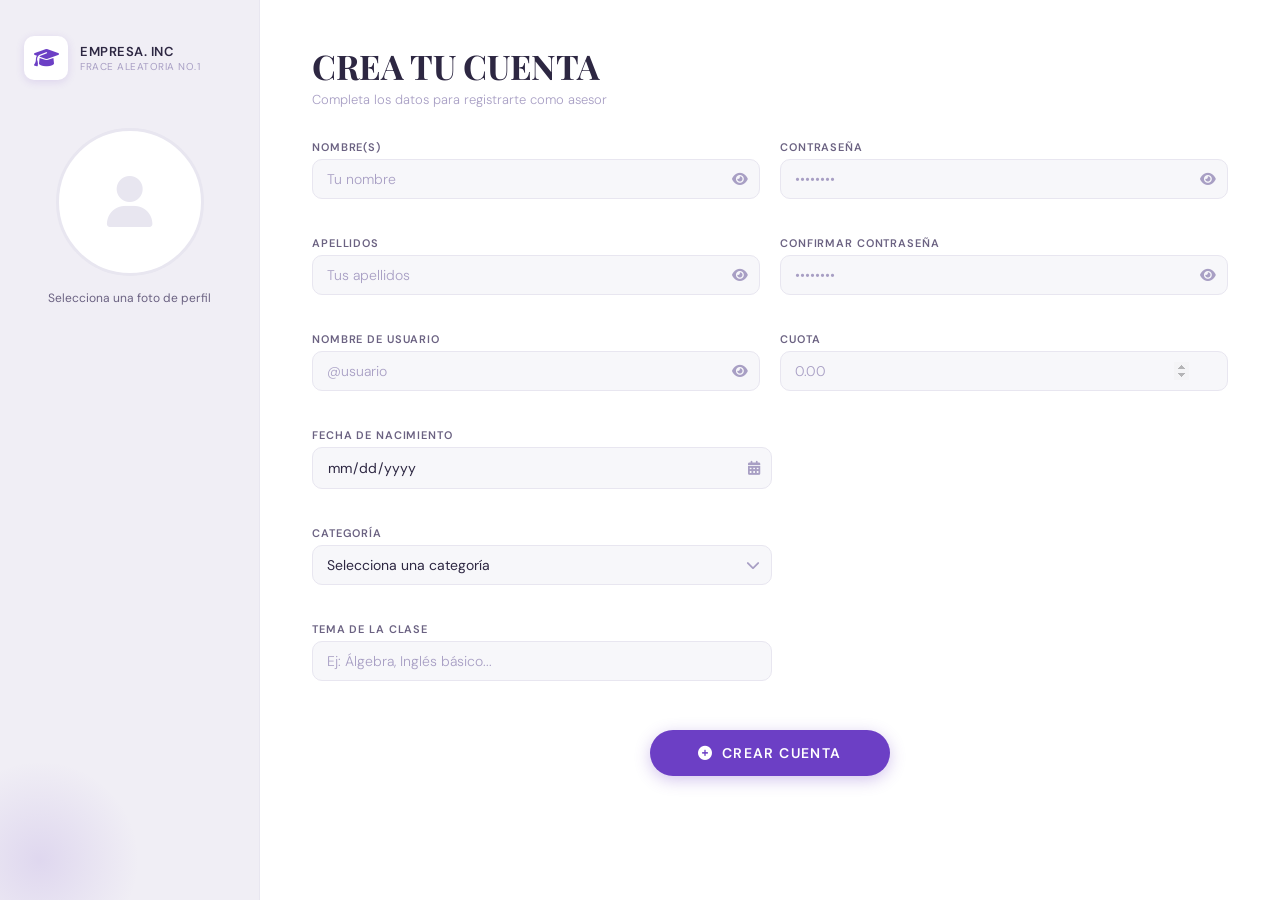
==== templates/createAccount.html @ 8e0f6272 "feat/createAccount" ====
<!DOCTYPE html>
<html lang="es">
<head>
  <meta charset="UTF-8" />
  <meta name="viewport" content="width=device-width, initial-scale=1.0"/>

  <title>Crear Cuenta Asesor</title>

  <link rel="stylesheet" href="assets/css/createAccount.css" />
  <link href="https://fonts.googleapis.com/css2?family=DM+Sans:wght@300;400;500;600&family=Playfair+Display:wght@700&display=swap" rel="stylesheet"/>
  <link rel="stylesheet" href="https://cdnjs.cloudflare.com/ajax/libs/font-awesome/6.5.0/css/all.min.css"/>
</head>
<body>

  <div class="page-wrapper">

    <!-- PANEL IZQUIERDO -->
    <aside class="sidebar">
      <div class="brand">
        <div class="brand-icon">
          <i class="fas fa-graduation-cap"></i>
        </div>
        <div class="brand-text">
          <span class="brand-name">EMPRESA. INC</span>
          <span class="brand-sub">FRACE ALEATORIA NO.1</span>
        </div>
      </div>

      <div class="avatar-wrapper">
        <div class="avatar-circle" id="avatarPreview">
          <i class="fas fa-user avatar-icon" id="avatarIcon"></i>
          <img id="avatarImg" src="" alt="Foto de perfil" style="display:none;"/>
          <div class="avatar-overlay" id="avatarOverlay">
            <i class="fas fa-camera"></i>
          </div>
        </div>
        <input type="file" id="photoInput" accept="image/*" hidden/>
        <p class="avatar-label">Selecciona una foto de perfil</p>
      </div>

      <div class="sidebar-deco"></div>
    </aside>

    <!-- PANEL DERECHO -->
    <main class="form-panel">
      <div class="form-header">
        <h1 class="form-title">CREA TU CUENTA</h1>
        <p class="form-subtitle">Completa los datos para registrarte como asesor</p>
      </div>

      <div id="alertBox" class="alert hidden"></div>

      <div class="form-body">

        <div class="form-row two-col">
          <!-- Nombre -->
          <div class="field-group">
            <label class="field-label" for="nombres">Nombre(s)</label>
            <div class="input-wrap">
              <input type="text" id="nombres" class="field-input" placeholder="Tu nombre" autocomplete="off"/>
              <span class="input-icon toggle-visibility" data-target="nombres">
                <i class="fas fa-eye"></i>
              </span>
            </div>
            <span class="field-error" id="err-nombres"></span>
          </div>

          <!-- Contraseña -->
          <div class="field-group">
            <label class="field-label" for="password">Contraseña</label>
            <div class="input-wrap">
              <input type="password" id="password" class="field-input" placeholder="••••••••"/>
              <span class="input-icon toggle-visibility" data-target="password">
                <i class="fas fa-eye"></i>
              </span>
            </div>
            <span class="field-error" id="err-password"></span>
          </div>
        </div>

        <div class="form-row two-col">
          <!-- Apellidos -->
          <div class="field-group">
            <label class="field-label" for="apellidos">Apellidos</label>
            <div class="input-wrap">
              <input type="text" id="apellidos" class="field-input" placeholder="Tus apellidos" autocomplete="off"/>
              <span class="input-icon toggle-visibility" data-target="apellidos">
                <i class="fas fa-eye"></i>
              </span>
            </div>
            <span class="field-error" id="err-apellidos"></span>
          </div>

          <!-- Confirmar Contraseña -->
          <div class="field-group">
            <label class="field-label" for="confirmPassword">Confirmar Contraseña</label>
            <div class="input-wrap">
              <input type="password" id="confirmPassword" class="field-input" placeholder="••••••••"/>
              <span class="input-icon toggle-visibility" data-target="confirmPassword">
                <i class="fas fa-eye"></i>
              </span>
            </div>
            <span class="field-error" id="err-confirmPassword"></span>
          </div>
        </div>

        <div class="form-row two-col">
          <!-- Nombre de usuario -->
          <div class="field-group">
            <label class="field-label" for="usuario">Nombre de usuario</label>
            <div class="input-wrap">
              <input type="text" id="usuario" class="field-input" placeholder="@usuario" autocomplete="off"/>
              <span class="input-icon toggle-visibility" data-target="usuario">
                <i class="fas fa-eye"></i>
              </span>
            </div>
            <span class="field-error" id="err-usuario"></span>
          </div>

          <!-- Cuota -->
          <div class="field-group">
            <label class="field-label" for="cuota">Cuota</label>
            <div class="input-wrap">
              <input type="number" id="cuota" class="field-input" placeholder="0.00" min="0" step="0.01"/>
            </div>
            <span class="field-error" id="err-cuota"></span>
          </div>
        </div>

        <div class="form-row one-col">
          <!-- Fecha de nacimiento -->
          <div class="field-group">
            <label class="field-label" for="fechaNacimiento">Fecha de nacimiento</label>
            <div class="input-wrap">
              <input type="date" id="fechaNacimiento" class="field-input"/>
              <span class="input-icon"><i class="fas fa-calendar-alt"></i></span>
            </div>
            <span class="field-error" id="err-fechaNacimiento"></span>
          </div>
        </div>

        <div class="form-row one-col">
          <!-- Categoría -->
          <div class="field-group">
            <label class="field-label" for="categoria">Categoría</label>
            <div class="input-wrap select-wrap">
              <select id="categoria" class="field-input field-select">
                <option value="">Selecciona una categoría</option>
                <option value="matematicas">Matemáticas</option>
                <option value="ciencias">Ciencias</option>
                <option value="idiomas">Idiomas</option>
                <option value="historia">Historia</option>
                <option value="arte">Arte</option>
                <option value="tecnologia">Tecnología</option>
                <option value="otro">Otro</option>
              </select>
              <span class="input-icon"><i class="fas fa-chevron-down"></i></span>
            </div>
            <span class="field-error" id="err-categoria"></span>
          </div>
        </div>

        <div class="form-row one-col">
          <!-- Tema de la clase -->
          <div class="field-group">
            <label class="field-label" for="temaClase">Tema de la clase</label>
            <div class="input-wrap">
              <input type="text" id="temaClase" class="field-input" placeholder="Ej: Álgebra, Inglés básico..."/>
            </div>
            <span class="field-error" id="err-temaClase"></span>
          </div>
        </div>

        <div class="form-row submit-row">
          <button class="btn-submit" id="btnCrear" type="button">
            <span class="btn-content">
              <i class="fas fa-plus-circle"></i>
              <span id="btnText">CREAR CUENTA</span>
            </span>
            <span class="btn-loader hidden" id="btnLoader">
              <i class="fas fa-spinner fa-spin"></i> Enviando...
            </span>
          </button>
        </div>

      </div>
    </main>
  </div>

  <script src="assets/js/createAccount.js"></script>
</body>
</html>
---- templates/assets/css/createAccount.css ----
/* =============================================
   VARIABLES & RESET
   ============================================= */
:root {
  --purple:        #6C3FC5;
  --purple-dark:   #4e2d91;
  --purple-light:  #ede8f9;
  --sidebar-bg:    #f0eef5;
  --white:         #ffffff;
  --gray-100:      #f7f7fa;
  --gray-200:      #e8e6f0;
  --gray-400:      #a89fc4;
  --gray-600:      #6b6282;
  --gray-800:      #2d2742;
  --error:         #d7263d;
  --success:       #1a9e6e;
  --font-display:  'Playfair Display', serif;
  --font-body:     'DM Sans', sans-serif;
  --radius:        10px;
  --transition:    0.22s ease;
  --shadow-card:   0 8px 32px rgba(108, 63, 197, 0.10);
}

*, *::before, *::after {
  box-sizing: border-box;
  margin: 0;
  padding: 0;
}

html, body {
  height: 100%;
}

body {
  font-family: var(--font-body);
  background: var(--gray-100);
  color: var(--gray-800);
  display: flex;
  align-items: stretch;
  min-height: 100vh;
}

/* =============================================
   LAYOUT
   ============================================= */
.page-wrapper {
  display: flex;
  width: 100%;
  min-height: 100vh;
  animation: fadeInPage 0.5s ease both;
}

@keyframes fadeInPage {
  from { opacity: 0; transform: translateY(12px); }
  to   { opacity: 1; transform: translateY(0); }
}

/* =============================================
   SIDEBAR
   ============================================= */
.sidebar {
  width: 260px;
  min-width: 220px;
  background: var(--sidebar-bg);
  display: flex;
  flex-direction: column;
  align-items: center;
  padding: 36px 24px 24px;
  position: relative;
  overflow: hidden;
  border-right: 1px solid var(--gray-200);
  flex-shrink: 0;
}

.sidebar-deco {
  position: absolute;
  bottom: -60px;
  left: -60px;
  width: 200px;
  height: 200px;
  background: radial-gradient(circle, rgba(108,63,197,0.13) 0%, transparent 70%);
  border-radius: 50%;
  pointer-events: none;
}

/* Brand */
.brand {
  display: flex;
  align-items: center;
  gap: 12px;
  align-self: flex-start;
  margin-bottom: 48px;
}

.brand-icon {
  width: 44px;
  height: 44px;
  background: var(--white);
  border-radius: 10px;
  display: flex;
  align-items: center;
  justify-content: center;
  box-shadow: 0 2px 8px rgba(108,63,197,0.15);
  color: var(--purple);
  font-size: 20px;
}

.brand-text {
  display: flex;
  flex-direction: column;
}

.brand-name {
  font-family: var(--font-body);
  font-weight: 600;
  font-size: 13px;
  color: var(--gray-800);
  letter-spacing: 0.04em;
}

.brand-sub {
  font-size: 10px;
  color: var(--gray-400);
  letter-spacing: 0.05em;
  text-transform: uppercase;
}

/* Avatar */
.avatar-wrapper {
  display: flex;
  flex-direction: column;
  align-items: center;
  gap: 14px;
}

.avatar-circle {
  width: 148px;
  height: 148px;
  border-radius: 50%;
  background: var(--white);
  border: 3px solid var(--gray-200);
  display: flex;
  align-items: center;
  justify-content: center;
  cursor: pointer;
  position: relative;
  overflow: hidden;
  transition: border-color var(--transition), box-shadow var(--transition);
}

.avatar-circle:hover {
  border-color: var(--purple);
  box-shadow: 0 0 0 4px var(--purple-light);
}

.avatar-circle:hover .avatar-overlay {
  opacity: 1;
}

.avatar-icon {
  font-size: 52px;
  color: var(--gray-200);
}

#avatarImg {
  width: 100%;
  height: 100%;
  object-fit: cover;
  border-radius: 50%;
}

.avatar-overlay {
  position: absolute;
  inset: 0;
  background: rgba(108, 63, 197, 0.45);
  display: flex;
  align-items: center;
  justify-content: center;
  opacity: 0;
  transition: opacity var(--transition);
  border-radius: 50%;
  color: white;
  font-size: 26px;
}

.avatar-label {
  font-size: 12px;
  color: var(--gray-600);
  text-align: center;
  font-weight: 400;
}

/* =============================================
   FORM PANEL
   ============================================= */
.form-panel {
  flex: 1;
  background: var(--white);
  padding: 48px 52px 40px;
  display: flex;
  flex-direction: column;
  overflow-y: auto;
}

.form-header {
  margin-bottom: 32px;
}

.form-title {
  font-family: var(--font-display);
  font-size: 34px;
  color: var(--gray-800);
  letter-spacing: -0.01em;
  line-height: 1.1;
}

.form-subtitle {
  font-size: 13px;
  color: var(--gray-400);
  margin-top: 6px;
  font-weight: 300;
}

/* =============================================
   ALERT BOX
   ============================================= */
.alert {
  border-radius: var(--radius);
  padding: 12px 16px;
  font-size: 13px;
  font-weight: 500;
  margin-bottom: 20px;
  display: flex;
  align-items: center;
  gap: 10px;
  animation: slideDown 0.3s ease both;
}

.alert.hidden { display: none; }

.alert.success {
  background: #e8f7f1;
  color: var(--success);
  border-left: 3px solid var(--success);
}

.alert.error {
  background: #fdecea;
  color: var(--error);
  border-left: 3px solid var(--error);
}

@keyframes slideDown {
  from { opacity: 0; transform: translateY(-8px); }
  to   { opacity: 1; transform: translateY(0); }
}

/* =============================================
   FORM ROWS & GROUPS
   ============================================= */
.form-body {
  display: flex;
  flex-direction: column;
  gap: 18px;
  flex: 1;
}

.form-row {
  display: grid;
  gap: 20px;
}

.form-row.two-col {
  grid-template-columns: 1fr 1fr;
}

.form-row.one-col {
  grid-template-columns: 1fr;
  max-width: 460px;
}

.form-row.submit-row {
  grid-template-columns: 1fr;
  margin-top: 12px;
  display: flex;
  justify-content: center;
}

/* Field Group */
.field-group {
  display: flex;
  flex-direction: column;
  gap: 5px;
}

.field-label {
  font-size: 11px;
  font-weight: 600;
  letter-spacing: 0.08em;
  text-transform: uppercase;
  color: var(--gray-600);
}

/* Input wrap */
.input-wrap {
  position: relative;
  display: flex;
  align-items: center;
}

.field-input {
  width: 100%;
  border: 1.5px solid var(--gray-200);
  border-radius: var(--radius);
  padding: 10px 38px 10px 14px;
  font-family: var(--font-body);
  font-size: 14px;
  color: var(--gray-800);
  background: var(--gray-100);
  outline: none;
  transition: border-color var(--transition), box-shadow var(--transition), background var(--transition);
  appearance: none;
}

.field-input::placeholder {
  color: var(--gray-400);
  font-weight: 300;
}

.field-input:focus {
  border-color: var(--purple);
  background: var(--white);
  box-shadow: 0 0 0 3px var(--purple-light);
}

.field-input:focus + .input-icon {
  color: var(--purple);
}

/* Select arrow */
.select-wrap .input-icon {
  pointer-events: none;
}

.field-select {
  cursor: pointer;
  padding-right: 38px;
}

/* Input icon */
.input-icon {
  position: absolute;
  right: 12px;
  color: var(--gray-400);
  font-size: 14px;
  transition: color var(--transition);
  line-height: 1;
}

.toggle-visibility {
  cursor: pointer;
}

.toggle-visibility:hover {
  color: var(--purple);
}

/* Date input */
input[type="date"]::-webkit-calendar-picker-indicator {
  opacity: 0;
  position: absolute;
  right: 0;
  width: 36px;
  cursor: pointer;
}

/* Number input arrows */
input[type="number"]::-webkit-inner-spin-button,
input[type="number"]::-webkit-outer-spin-button {
  opacity: 0.4;
}

/* Error text */
.field-error {
  font-size: 11px;
  color: var(--error);
  min-height: 14px;
  font-weight: 500;
}

/* Field error state */
.field-input.is-error {
  border-color: var(--error);
  background: #fff8f8;
  box-shadow: 0 0 0 3px rgba(215, 38, 61, 0.08);
}

/* =============================================
   SUBMIT BUTTON
   ============================================= */
.btn-submit {
  background: var(--purple);
  color: var(--white);
  border: none;
  border-radius: 50px;
  padding: 14px 48px;
  font-family: var(--font-body);
  font-size: 14px;
  font-weight: 600;
  letter-spacing: 0.1em;
  cursor: pointer;
  position: relative;
  overflow: hidden;
  transition: background var(--transition), transform 0.15s ease, box-shadow var(--transition);
  box-shadow: 0 4px 16px rgba(108, 63, 197, 0.30);
  display: flex;
  align-items: center;
  justify-content: center;
  gap: 8px;
  min-width: 220px;
}

.btn-submit:hover {
  background: var(--purple-dark);
  transform: translateY(-2px);
  box-shadow: 0 8px 24px rgba(108, 63, 197, 0.38);
}

.btn-submit:active {
  transform: translateY(0);
  box-shadow: 0 2px 8px rgba(108, 63, 197, 0.20);
}

.btn-submit:disabled {
  opacity: 0.65;
  cursor: not-allowed;
  transform: none;
}

.btn-content,
.btn-loader {
  display: flex;
  align-items: center;
  gap: 8px;
}

.btn-loader.hidden,
.btn-content.hidden {
  display: none;
}

/* =============================================
   RESPONSIVE
   ============================================= */
@media (max-width: 860px) {
  .page-wrapper { flex-direction: column; }
  .sidebar {
    width: 100%;
    flex-direction: row;
    padding: 20px 24px;
    gap: 20px;
    align-items: center;
    border-right: none;
    border-bottom: 1px solid var(--gray-200);
  }
  .brand { margin-bottom: 0; }
  .avatar-wrapper { flex-direction: row; gap: 12px; }
  .avatar-circle { width: 64px; height: 64px; }
  .avatar-icon { font-size: 26px; }
  .form-panel { padding: 28px 24px; }
  .form-row.two-col { grid-template-columns: 1fr; }
  .form-row.one-col { max-width: 100%; }
}
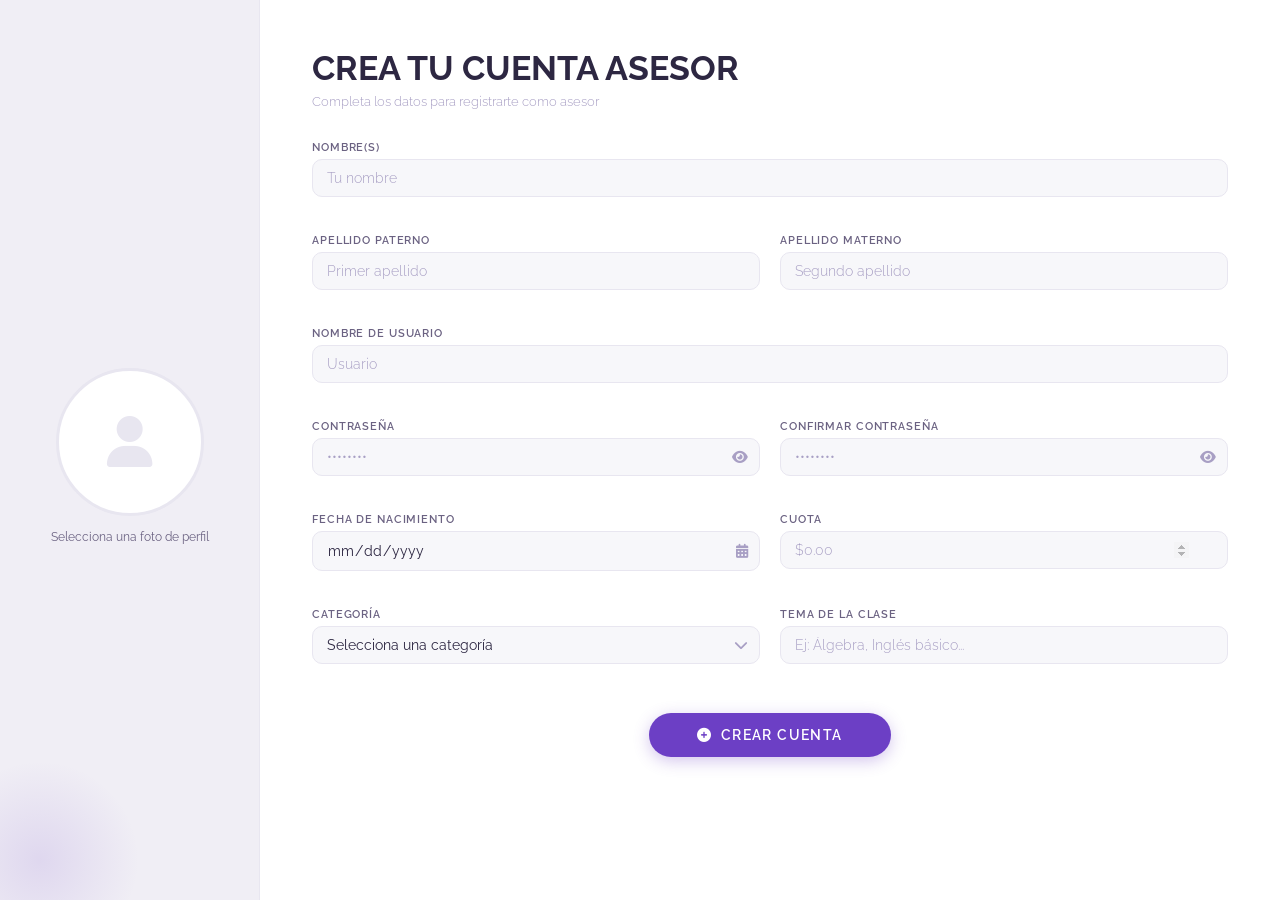
==== commit 0b80d3ff: "style/index&createAccount" ====
--- a/templates/createAccount.html
+++ b/templates/createAccount.html
@@ -1,192 +1,190 @@
 <!DOCTYPE html>
 <html lang="es">
+
 <head>
-  <meta charset="UTF-8" />
-  <meta name="viewport" content="width=device-width, initial-scale=1.0"/>
+    <meta charset="UTF-8" />
+    <meta name="viewport" content="width=device-width, initial-scale=1.0" />
 
-  <title>Crear Cuenta Asesor</title>
+    <title>Crear Cuenta Asesor</title>
 
-  <link rel="stylesheet" href="assets/css/createAccount.css" />
-  <link href="https://fonts.googleapis.com/css2?family=DM+Sans:wght@300;400;500;600&family=Playfair+Display:wght@700&display=swap" rel="stylesheet"/>
-  <link rel="stylesheet" href="https://cdnjs.cloudflare.com/ajax/libs/font-awesome/6.5.0/css/all.min.css"/>
+    <link rel="shortcut icon" href="assets/icons/shortcutIcon.png">
+
+    <link rel="stylesheet" href="assets/css/main.css" />
+    <link rel="stylesheet" href="assets/css/createAccount.css" />
+
+    <link rel="stylesheet" href="https://cdnjs.cloudflare.com/ajax/libs/font-awesome/6.5.0/css/all.min.css" />
 </head>
+
 <body>
+    <div class="page-wrapper">
+        <aside class="sidebar">
+            <div class="avatar-wrapper">
+                <div class="avatar-circle" id="avatarPreview">
+                    <i class="fas fa-user avatar-icon" id="avatarIcon"></i>
+                    <img id="avatarImg" src="" alt="Foto de perfil" style="display:none;" />
+                    <div class="avatar-overlay" id="avatarOverlay">
+                        <i class="fas fa-camera"></i>
+                    </div>
+                </div>
 
-  <div class="page-wrapper">
+                <input type="file" id="photoInput" accept="image/*" hidden />
+                <p class="avatar-label">Selecciona una foto de perfil</p>
+            </div>
 
-    <!-- PANEL IZQUIERDO -->
-    <aside class="sidebar">
-      <div class="brand">
-        <div class="brand-icon">
-          <i class="fas fa-graduation-cap"></i>
-        </div>
-        <div class="brand-text">
-          <span class="brand-name">EMPRESA. INC</span>
-          <span class="brand-sub">FRACE ALEATORIA NO.1</span>
-        </div>
-      </div>
+            <div class="sidebar-deco"></div>
+        </aside>
 
-      <div class="avatar-wrapper">
-        <div class="avatar-circle" id="avatarPreview">
-          <i class="fas fa-user avatar-icon" id="avatarIcon"></i>
-          <img id="avatarImg" src="" alt="Foto de perfil" style="display:none;"/>
-          <div class="avatar-overlay" id="avatarOverlay">
-            <i class="fas fa-camera"></i>
-          </div>
-        </div>
-        <input type="file" id="photoInput" accept="image/*" hidden/>
-        <p class="avatar-label">Selecciona una foto de perfil</p>
-      </div>
+        <main class="form-panel">
+            <div class="form-header">
+                <h1 class="form-title">CREA TU CUENTA ASESOR</h1>
+                <p class="form-subtitle">Completa los datos para registrarte como asesor</p>
+            </div>
 
-      <div class="sidebar-deco"></div>
-    </aside>
+            <div id="alertBox" class="alert hidden"></div>
 
-    <!-- PANEL DERECHO -->
-    <main class="form-panel">
-      <div class="form-header">
-        <h1 class="form-title">CREA TU CUENTA</h1>
-        <p class="form-subtitle">Completa los datos para registrarte como asesor</p>
-      </div>
+            <div class="form-body">
 
-      <div id="alertBox" class="alert hidden"></div>
+                <div class="form-row one-col">
+                    <!-- Nombre -->
+                    <div class="field-group">
+                        <label class="field-label" for="nombres">Nombre(s)</label>
+                        <div class="input-wrap">
+                            <input type="text" id="nombres" class="field-input" placeholder="Tu nombre"
+                                autocomplete="off" />
+                        </div>
+                        <span class="field-error" id="err-nombres"></span>
+                    </div>
+                </div>
 
-      <div class="form-body">
+                <div class="form-row two-col">
+                    <!-- Apellido P -->
+                    <div class="field-group">
+                        <label class="field-label" for="apellidos">Apellido Paterno</label>
+                        <div class="input-wrap">
+                            <input type="text" id="apellidoP" class="field-input" placeholder="Primer apellido"
+                                autocomplete="off" />
+                        </div>
+                        <span class="field-error" id="err-apellidoP"></span>
+                    </div>
 
-        <div class="form-row two-col">
-          <!-- Nombre -->
-          <div class="field-group">
-            <label class="field-label" for="nombres">Nombre(s)</label>
-            <div class="input-wrap">
-              <input type="text" id="nombres" class="field-input" placeholder="Tu nombre" autocomplete="off"/>
-              <span class="input-icon toggle-visibility" data-target="nombres">
-                <i class="fas fa-eye"></i>
-              </span>
+                    <!-- Apellido M -->
+                    <div class="field-group">
+                        <label class="field-label" for="apellidoM">Apellido Materno</label>
+                        <div class="input-wrap">
+                            <input type="text" id="apellidoM" class="field-input" placeholder="Segundo apellido"
+                                autocomplete="off" />
+                        </div>
+                        <span class="field-error" id="err-apellidoM"></span>
+                    </div>
+                </div>
+
+                <div class="form-row one-col">
+                    <!-- Nombre de usuario -->
+                    <div class="field-group">
+                        <label class="field-label" for="usuario">Nombre de usuario</label>
+                        <div class="input-wrap">
+                            <input type="text" id="usuario" class="field-input" placeholder="Usuario"
+                                autocomplete="off" />
+                        </div>
+                        <span class="field-error" id="err-usuario"></span>
+                    </div>
+                </div>
+
+                <div class="form-row two-col">
+                    <!-- Contraseña -->
+                    <div class="field-group">
+                        <label class="field-label" for="password">Contraseña</label>
+                        <div class="input-wrap">
+                            <input type="password" id="password" class="field-input" placeholder="••••••••" />
+                            <span class="input-icon toggle-visibility" data-target="password">
+                                <i class="fas fa-eye"></i>
+                            </span>
+                        </div>
+                        <span class="field-error" id="err-password"></span>
+                    </div>
+
+                    <!-- Confirmar Contraseña -->
+                    <div class="field-group">
+                        <label class="field-label" for="confirmPassword">Confirmar Contraseña</label>
+                        <div class="input-wrap">
+                            <input type="password" id="confirmPassword" class="field-input" placeholder="••••••••" />
+                            <span class="input-icon toggle-visibility" data-target="confirmPassword">
+                                <i class="fas fa-eye"></i>
+                            </span>
+                        </div>
+                        <span class="field-error" id="err-confirmPassword"></span>
+                    </div>
+                </div>
+
+                <div class="form-row two-col">
+                    <!-- Fecha de nacimiento -->
+                    <div class="field-group">
+                        <label class="field-label" for="fechaNacimiento">Fecha de nacimiento</label>
+                        <div class="input-wrap">
+                            <input type="date" id="fechaNacimiento" class="field-input" />
+                            <span class="input-icon"><i class="fas fa-calendar-alt"></i></span>
+                        </div>
+                        <span class="field-error" id="err-fechaNacimiento"></span>
+                    </div>
+
+                    <!-- Cuota -->
+                    <div class="field-group">
+                        <label class="field-label" for="cuota">Cuota</label>
+                        <div class="input-wrap">
+                            <input type="number" id="cuota" class="field-input" placeholder="$0.00" min="0" step="0.01" />
+                        </div>
+                        <span class="field-error" id="err-cuota"></span>
+                    </div>
+                </div>
+
+                <div class="form-row two-col">
+                    <!-- Categoría -->
+                    <div class="field-group">
+                        <label class="field-label" for="categoria">Categoría</label>
+                        <div class="input-wrap select-wrap">
+                            <select id="categoria" class="field-input field-select">
+                                <option value="">Selecciona una categoría</option>
+                                <option value="matematicas">Matemáticas</option>
+                                <option value="ciencias">Ciencias</option>
+                                <option value="idiomas">Idiomas</option>
+                                <option value="historia">Historia</option>
+                                <option value="arte">Arte</option>
+                                <option value="tecnologia">Tecnología</option>
+                                <option value="otro">Otro</option>
+                            </select>
+                            <span class="input-icon"><i class="fas fa-chevron-down"></i></span>
+                        </div>
+                        <span class="field-error" id="err-categoria"></span>
+                    </div>
+
+                    <!-- Tema de la clase -->
+                    <div class="field-group">
+                        <label class="field-label" for="temaClase">Tema de la clase</label>
+                        <div class="input-wrap">
+                            <input type="text" id="temaClase" class="field-input"
+                                placeholder="Ej: Álgebra, Inglés básico..." />
+                        </div>
+                        <span class="field-error" id="err-temaClase"></span>
+                    </div>
+                </div>
+
+                <div class="form-row submit-row">
+                    <button class="btn-submit" id="btnCrear" type="button">
+                        <span class="btn-content">
+                            <i class="fas fa-plus-circle"></i>
+                            <span id="btnText">CREAR CUENTA</span>
+                        </span>
+                        <span class="btn-loader hidden" id="btnLoader">
+                            <i class="fas fa-spinner fa-spin"></i> Enviando...
+                        </span>
+                    </button>
+                </div>
+
             </div>
-            <span class="field-error" id="err-nombres"></span>
-          </div>
+        </main>
+    </div>
 
-          <!-- Contraseña -->
-          <div class="field-group">
-            <label class="field-label" for="password">Contraseña</label>
-            <div class="input-wrap">
-              <input type="password" id="password" class="field-input" placeholder="••••••••"/>
-              <span class="input-icon toggle-visibility" data-target="password">
-                <i class="fas fa-eye"></i>
-              </span>
-            </div>
-            <span class="field-error" id="err-password"></span>
-          </div>
-        </div>
+    <script src="assets/js/createAccount.js"></script>
+</body>
 
-        <div class="form-row two-col">
-          <!-- Apellidos -->
-          <div class="field-group">
-            <label class="field-label" for="apellidos">Apellidos</label>
-            <div class="input-wrap">
-              <input type="text" id="apellidos" class="field-input" placeholder="Tus apellidos" autocomplete="off"/>
-              <span class="input-icon toggle-visibility" data-target="apellidos">
-                <i class="fas fa-eye"></i>
-              </span>
-            </div>
-            <span class="field-error" id="err-apellidos"></span>
-          </div>
-
-          <!-- Confirmar Contraseña -->
-          <div class="field-group">
-            <label class="field-label" for="confirmPassword">Confirmar Contraseña</label>
-            <div class="input-wrap">
-              <input type="password" id="confirmPassword" class="field-input" placeholder="••••••••"/>
-              <span class="input-icon toggle-visibility" data-target="confirmPassword">
-                <i class="fas fa-eye"></i>
-              </span>
-            </div>
-            <span class="field-error" id="err-confirmPassword"></span>
-          </div>
-        </div>
-
-        <div class="form-row two-col">
-          <!-- Nombre de usuario -->
-          <div class="field-group">
-            <label class="field-label" for="usuario">Nombre de usuario</label>
-            <div class="input-wrap">
-              <input type="text" id="usuario" class="field-input" placeholder="@usuario" autocomplete="off"/>
-              <span class="input-icon toggle-visibility" data-target="usuario">
-                <i class="fas fa-eye"></i>
-              </span>
-            </div>
-            <span class="field-error" id="err-usuario"></span>
-          </div>
-
-          <!-- Cuota -->
-          <div class="field-group">
-            <label class="field-label" for="cuota">Cuota</label>
-            <div class="input-wrap">
-              <input type="number" id="cuota" class="field-input" placeholder="0.00" min="0" step="0.01"/>
-            </div>
-            <span class="field-error" id="err-cuota"></span>
-          </div>
-        </div>
-
-        <div class="form-row one-col">
-          <!-- Fecha de nacimiento -->
-          <div class="field-group">
-            <label class="field-label" for="fechaNacimiento">Fecha de nacimiento</label>
-            <div class="input-wrap">
-              <input type="date" id="fechaNacimiento" class="field-input"/>
-              <span class="input-icon"><i class="fas fa-calendar-alt"></i></span>
-            </div>
-            <span class="field-error" id="err-fechaNacimiento"></span>
-          </div>
-        </div>
-
-        <div class="form-row one-col">
-          <!-- Categoría -->
-          <div class="field-group">
-            <label class="field-label" for="categoria">Categoría</label>
-            <div class="input-wrap select-wrap">
-              <select id="categoria" class="field-input field-select">
-                <option value="">Selecciona una categoría</option>
-                <option value="matematicas">Matemáticas</option>
-                <option value="ciencias">Ciencias</option>
-                <option value="idiomas">Idiomas</option>
-                <option value="historia">Historia</option>
-                <option value="arte">Arte</option>
-                <option value="tecnologia">Tecnología</option>
-                <option value="otro">Otro</option>
-              </select>
-              <span class="input-icon"><i class="fas fa-chevron-down"></i></span>
-            </div>
-            <span class="field-error" id="err-categoria"></span>
-          </div>
-        </div>
-
-        <div class="form-row one-col">
-          <!-- Tema de la clase -->
-          <div class="field-group">
-            <label class="field-label" for="temaClase">Tema de la clase</label>
-            <div class="input-wrap">
-              <input type="text" id="temaClase" class="field-input" placeholder="Ej: Álgebra, Inglés básico..."/>
-            </div>
-            <span class="field-error" id="err-temaClase"></span>
-          </div>
-        </div>
-
-        <div class="form-row submit-row">
-          <button class="btn-submit" id="btnCrear" type="button">
-            <span class="btn-content">
-              <i class="fas fa-plus-circle"></i>
-              <span id="btnText">CREAR CUENTA</span>
-            </span>
-            <span class="btn-loader hidden" id="btnLoader">
-              <i class="fas fa-spinner fa-spin"></i> Enviando...
-            </span>
-          </button>
-        </div>
-
-      </div>
-    </main>
-  </div>
-
-  <script src="assets/js/createAccount.js"></script>
-</body>
-</html>
+</html>
--- a/templates/assets/css/main.css
+++ b/templates/assets/css/main.css
@@ -0,0 +1,43 @@
+@font-face{
+    font-family: 'Raleway';
+    src: url('../fonts/Raleway.ttf');
+}
+
+:root{
+    --purple:        #6C3FC5;
+    --purple-dark:   #4e2d91;
+    --purple-light:  #ede8f9;
+    --sidebar-bg:    #f0eef5;
+    --white:         #ffffff;
+    --gray-100:      #f7f7fa;
+    --gray-200:      #e8e6f0;
+    --gray-400:      #a89fc4;
+    --gray-600:      #6b6282;
+    --gray-800:      #2d2742;
+    --error:         #d7263d;
+    --success:       #1a9e6e;
+
+    --radius:        10px;
+    --transition:    0.22s ease;
+    --shadow-card:   0 8px 32px rgba(108, 63, 197, 0.10);
+}
+
+*{
+    font-family: 'Raleway';
+    box-sizing: border-box;
+    transition-duration: 400ms;
+}
+
+*, *::before, *::after {
+    box-sizing: border-box;
+    margin: 0;
+    padding: 0;
+}
+
+html, body {
+    height: 100%;
+}
+
+body{
+    margin: 0;
+}
--- a/templates/assets/css/createAccount.css
+++ b/templates/assets/css/createAccount.css
@@ -1,473 +1,456 @@
-/* =============================================
-   VARIABLES & RESET
-   ============================================= */
-:root {
-  --purple:        #6C3FC5;
-  --purple-dark:   #4e2d91;
-  --purple-light:  #ede8f9;
-  --sidebar-bg:    #f0eef5;
-  --white:         #ffffff;
-  --gray-100:      #f7f7fa;
-  --gray-200:      #e8e6f0;
-  --gray-400:      #a89fc4;
-  --gray-600:      #6b6282;
-  --gray-800:      #2d2742;
-  --error:         #d7263d;
-  --success:       #1a9e6e;
-  --font-display:  'Playfair Display', serif;
-  --font-body:     'DM Sans', sans-serif;
-  --radius:        10px;
-  --transition:    0.22s ease;
-  --shadow-card:   0 8px 32px rgba(108, 63, 197, 0.10);
-}
-
-*, *::before, *::after {
-  box-sizing: border-box;
-  margin: 0;
-  padding: 0;
-}
-
-html, body {
-  height: 100%;
-}
-
 body {
-  font-family: var(--font-body);
-  background: var(--gray-100);
-  color: var(--gray-800);
-  display: flex;
-  align-items: stretch;
-  min-height: 100vh;
-}
-
-/* =============================================
-   LAYOUT
-   ============================================= */
+    background: var(--gray-100);
+    color: var(--gray-800);
+    display: flex;
+    align-items: stretch;
+    min-height: 100vh;
+}
+
 .page-wrapper {
-  display: flex;
-  width: 100%;
-  min-height: 100vh;
-  animation: fadeInPage 0.5s ease both;
+    display: flex;
+    width: 100%;
+    min-height: 100vh;
+    animation: fadeInPage 0.5s ease both;
 }
 
 @keyframes fadeInPage {
-  from { opacity: 0; transform: translateY(12px); }
-  to   { opacity: 1; transform: translateY(0); }
-}
-
-/* =============================================
-   SIDEBAR
-   ============================================= */
+    from {
+        opacity: 0;
+        transform: translateY(12px);
+    }
+
+    to {
+        opacity: 1;
+        transform: translateY(0);
+    }
+}
+
 .sidebar {
-  width: 260px;
-  min-width: 220px;
-  background: var(--sidebar-bg);
-  display: flex;
-  flex-direction: column;
-  align-items: center;
-  padding: 36px 24px 24px;
-  position: relative;
-  overflow: hidden;
-  border-right: 1px solid var(--gray-200);
-  flex-shrink: 0;
+    width: 260px;
+    min-width: 220px;
+    background: var(--sidebar-bg);
+
+    display: flex;
+    align-items: center;
+    justify-content: center;
+    flex-direction: column;
+    padding: 36px 24px 24px;
+
+    position: relative;
+    overflow: hidden;
+    border-right: 1px solid var(--gray-200);
+    flex-shrink: 0;
 }
 
 .sidebar-deco {
-  position: absolute;
-  bottom: -60px;
-  left: -60px;
-  width: 200px;
-  height: 200px;
-  background: radial-gradient(circle, rgba(108,63,197,0.13) 0%, transparent 70%);
-  border-radius: 50%;
-  pointer-events: none;
-}
-
-/* Brand */
+    position: absolute;
+    bottom: -60px;
+    left: -60px;
+    width: 200px;
+    height: 200px;
+    background: radial-gradient(circle, rgba(108, 63, 197, 0.13) 0%, transparent 70%);
+    border-radius: 50%;
+    pointer-events: none;
+}
+
 .brand {
-  display: flex;
-  align-items: center;
-  gap: 12px;
-  align-self: flex-start;
-  margin-bottom: 48px;
+    display: flex;
+    align-items: center;
+    gap: 12px;
+    align-self: flex-start;
+    margin-bottom: 48px;
 }
 
 .brand-icon {
-  width: 44px;
-  height: 44px;
-  background: var(--white);
-  border-radius: 10px;
-  display: flex;
-  align-items: center;
-  justify-content: center;
-  box-shadow: 0 2px 8px rgba(108,63,197,0.15);
-  color: var(--purple);
-  font-size: 20px;
+    width: 44px;
+    height: 44px;
+    background: var(--white);
+    border-radius: 10px;
+    display: flex;
+    align-items: center;
+    justify-content: center;
+    box-shadow: 0 2px 8px rgba(108, 63, 197, 0.15);
+    color: var(--purple);
+    font-size: 20px;
 }
 
 .brand-text {
-  display: flex;
-  flex-direction: column;
+    display: flex;
+    flex-direction: column;
 }
 
 .brand-name {
-  font-family: var(--font-body);
-  font-weight: 600;
-  font-size: 13px;
-  color: var(--gray-800);
-  letter-spacing: 0.04em;
+    font-weight: 600;
+    font-size: 13px;
+    color: var(--gray-800);
+    letter-spacing: 0.04em;
 }
 
 .brand-sub {
-  font-size: 10px;
-  color: var(--gray-400);
-  letter-spacing: 0.05em;
-  text-transform: uppercase;
+    font-size: 10px;
+    color: var(--gray-400);
+    letter-spacing: 0.05em;
+    text-transform: uppercase;
 }
 
 /* Avatar */
 .avatar-wrapper {
-  display: flex;
-  flex-direction: column;
-  align-items: center;
-  gap: 14px;
+    display: flex;
+    flex-direction: column;
+    align-items: center;
+    gap: 14px;
 }
 
 .avatar-circle {
-  width: 148px;
-  height: 148px;
-  border-radius: 50%;
-  background: var(--white);
-  border: 3px solid var(--gray-200);
-  display: flex;
-  align-items: center;
-  justify-content: center;
-  cursor: pointer;
-  position: relative;
-  overflow: hidden;
-  transition: border-color var(--transition), box-shadow var(--transition);
+    width: 148px;
+    height: 148px;
+    border-radius: 50%;
+    background: var(--white);
+    border: 3px solid var(--gray-200);
+    display: flex;
+    align-items: center;
+    justify-content: center;
+    cursor: pointer;
+    position: relative;
+    overflow: hidden;
+    transition: border-color var(--transition), box-shadow var(--transition);
 }
 
 .avatar-circle:hover {
-  border-color: var(--purple);
-  box-shadow: 0 0 0 4px var(--purple-light);
+    border-color: var(--purple);
+    box-shadow: 0 0 0 4px var(--purple-light);
 }
 
 .avatar-circle:hover .avatar-overlay {
-  opacity: 1;
+    opacity: 1;
 }
 
 .avatar-icon {
-  font-size: 52px;
-  color: var(--gray-200);
+    font-size: 52px;
+    color: var(--gray-200);
 }
 
 #avatarImg {
-  width: 100%;
-  height: 100%;
-  object-fit: cover;
-  border-radius: 50%;
+    width: 100%;
+    height: 100%;
+    object-fit: cover;
+    border-radius: 50%;
 }
 
 .avatar-overlay {
-  position: absolute;
-  inset: 0;
-  background: rgba(108, 63, 197, 0.45);
-  display: flex;
-  align-items: center;
-  justify-content: center;
-  opacity: 0;
-  transition: opacity var(--transition);
-  border-radius: 50%;
-  color: white;
-  font-size: 26px;
+    position: absolute;
+    inset: 0;
+    background: rgba(108, 63, 197, 0.45);
+    display: flex;
+    align-items: center;
+    justify-content: center;
+    opacity: 0;
+    transition: opacity var(--transition);
+    border-radius: 50%;
+    color: white;
+    font-size: 26px;
 }
 
 .avatar-label {
-  font-size: 12px;
-  color: var(--gray-600);
-  text-align: center;
-  font-weight: 400;
-}
-
-/* =============================================
-   FORM PANEL
-   ============================================= */
+    font-size: 12px;
+    color: var(--gray-600);
+    text-align: center;
+    font-weight: 400;
+}
+
 .form-panel {
-  flex: 1;
-  background: var(--white);
-  padding: 48px 52px 40px;
-  display: flex;
-  flex-direction: column;
-  overflow-y: auto;
+    flex: 1;
+    background: var(--white);
+    padding: 48px 52px 40px;
+    display: flex;
+    flex-direction: column;
+    overflow-y: auto;
 }
 
 .form-header {
-  margin-bottom: 32px;
+    margin-bottom: 32px;
 }
 
 .form-title {
-  font-family: var(--font-display);
-  font-size: 34px;
-  color: var(--gray-800);
-  letter-spacing: -0.01em;
-  line-height: 1.1;
+    font-size: 34px;
+    color: var(--gray-800);
 }
 
 .form-subtitle {
-  font-size: 13px;
-  color: var(--gray-400);
-  margin-top: 6px;
-  font-weight: 300;
-}
-
-/* =============================================
-   ALERT BOX
-   ============================================= */
+    font-size: 13px;
+    color: var(--gray-400);
+    margin-top: 6px;
+    font-weight: 300;
+}
+
 .alert {
-  border-radius: var(--radius);
-  padding: 12px 16px;
-  font-size: 13px;
-  font-weight: 500;
-  margin-bottom: 20px;
-  display: flex;
-  align-items: center;
-  gap: 10px;
-  animation: slideDown 0.3s ease both;
-}
-
-.alert.hidden { display: none; }
+    border-radius: var(--radius);
+    padding: 12px 16px;
+    font-size: 13px;
+    font-weight: 500;
+    margin-bottom: 20px;
+    display: flex;
+    align-items: center;
+    gap: 10px;
+    animation: slideDown 0.3s ease both;
+}
+
+.alert.hidden {
+    display: none;
+}
 
 .alert.success {
-  background: #e8f7f1;
-  color: var(--success);
-  border-left: 3px solid var(--success);
+    background: #e8f7f1;
+    color: var(--success);
+    border-left: 3px solid var(--success);
 }
 
 .alert.error {
-  background: #fdecea;
-  color: var(--error);
-  border-left: 3px solid var(--error);
+    background: #fdecea;
+    color: var(--error);
+    border-left: 3px solid var(--error);
 }
 
 @keyframes slideDown {
-  from { opacity: 0; transform: translateY(-8px); }
-  to   { opacity: 1; transform: translateY(0); }
-}
-
-/* =============================================
-   FORM ROWS & GROUPS
-   ============================================= */
+    from {
+        opacity: 0;
+        transform: translateY(-8px);
+    }
+
+    to {
+        opacity: 1;
+        transform: translateY(0);
+    }
+}
+
 .form-body {
-  display: flex;
-  flex-direction: column;
-  gap: 18px;
-  flex: 1;
+    display: flex;
+    flex-direction: column;
+    gap: 18px;
+    flex: 1;
 }
 
 .form-row {
-  display: grid;
-  gap: 20px;
+    display: grid;
+    gap: 20px;
 }
 
 .form-row.two-col {
-  grid-template-columns: 1fr 1fr;
+    grid-template-columns: 1fr 1fr;
 }
 
 .form-row.one-col {
-  grid-template-columns: 1fr;
-  max-width: 460px;
+    grid-template-columns: 1fr;
+    max-width: 100%;
 }
 
 .form-row.submit-row {
-  grid-template-columns: 1fr;
-  margin-top: 12px;
-  display: flex;
-  justify-content: center;
+    grid-template-columns: 1fr;
+    margin-top: 12px;
+    display: flex;
+    justify-content: center;
 }
 
 /* Field Group */
 .field-group {
-  display: flex;
-  flex-direction: column;
-  gap: 5px;
+    display: flex;
+    flex-direction: column;
+    gap: 5px;
 }
 
 .field-label {
-  font-size: 11px;
-  font-weight: 600;
-  letter-spacing: 0.08em;
-  text-transform: uppercase;
-  color: var(--gray-600);
+    font-size: 11px;
+    font-weight: 600;
+    letter-spacing: 0.08em;
+    text-transform: uppercase;
+    color: var(--gray-600);
 }
 
 /* Input wrap */
 .input-wrap {
-  position: relative;
-  display: flex;
-  align-items: center;
+    position: relative;
+    display: flex;
+    align-items: center;
 }
 
 .field-input {
-  width: 100%;
-  border: 1.5px solid var(--gray-200);
-  border-radius: var(--radius);
-  padding: 10px 38px 10px 14px;
-  font-family: var(--font-body);
-  font-size: 14px;
-  color: var(--gray-800);
-  background: var(--gray-100);
-  outline: none;
-  transition: border-color var(--transition), box-shadow var(--transition), background var(--transition);
-  appearance: none;
+    width: 100%;
+    border: 1.5px solid var(--gray-200);
+    border-radius: var(--radius);
+    padding: 10px 38px 10px 14px;
+    font-size: 14px;
+    color: var(--gray-800);
+    background: var(--gray-100);
+    outline: none;
+    transition: border-color var(--transition), box-shadow var(--transition), background var(--transition);
+    appearance: none;
 }
 
 .field-input::placeholder {
-  color: var(--gray-400);
-  font-weight: 300;
+    color: var(--gray-400);
+    font-weight: 300;
 }
 
 .field-input:focus {
-  border-color: var(--purple);
-  background: var(--white);
-  box-shadow: 0 0 0 3px var(--purple-light);
-}
-
-.field-input:focus + .input-icon {
-  color: var(--purple);
+    border-color: var(--purple);
+    background: var(--white);
+    box-shadow: 0 0 0 3px var(--purple-light);
+}
+
+.field-input:focus+.input-icon {
+    color: var(--purple);
 }
 
 /* Select arrow */
 .select-wrap .input-icon {
-  pointer-events: none;
+    pointer-events: none;
 }
 
 .field-select {
-  cursor: pointer;
-  padding-right: 38px;
+    cursor: pointer;
+    padding-right: 38px;
 }
 
 /* Input icon */
 .input-icon {
-  position: absolute;
-  right: 12px;
-  color: var(--gray-400);
-  font-size: 14px;
-  transition: color var(--transition);
-  line-height: 1;
+    position: absolute;
+    right: 12px;
+    color: var(--gray-400);
+    font-size: 14px;
+    transition: color var(--transition);
+    line-height: 1;
 }
 
 .toggle-visibility {
-  cursor: pointer;
+    cursor: pointer;
 }
 
 .toggle-visibility:hover {
-  color: var(--purple);
+    color: var(--purple);
 }
 
 /* Date input */
 input[type="date"]::-webkit-calendar-picker-indicator {
-  opacity: 0;
-  position: absolute;
-  right: 0;
-  width: 36px;
-  cursor: pointer;
+    opacity: 0;
+    position: absolute;
+    right: 0;
+    width: 36px;
+    cursor: pointer;
 }
 
 /* Number input arrows */
 input[type="number"]::-webkit-inner-spin-button,
 input[type="number"]::-webkit-outer-spin-button {
-  opacity: 0.4;
+    opacity: 0.4;
 }
 
 /* Error text */
 .field-error {
-  font-size: 11px;
-  color: var(--error);
-  min-height: 14px;
-  font-weight: 500;
+    font-size: 11px;
+    color: var(--error);
+    min-height: 14px;
+    font-weight: 500;
 }
 
 /* Field error state */
 .field-input.is-error {
-  border-color: var(--error);
-  background: #fff8f8;
-  box-shadow: 0 0 0 3px rgba(215, 38, 61, 0.08);
-}
-
-/* =============================================
-   SUBMIT BUTTON
-   ============================================= */
+    border-color: var(--error);
+    background: #fff8f8;
+    box-shadow: 0 0 0 3px rgba(215, 38, 61, 0.08);
+}
+
 .btn-submit {
-  background: var(--purple);
-  color: var(--white);
-  border: none;
-  border-radius: 50px;
-  padding: 14px 48px;
-  font-family: var(--font-body);
-  font-size: 14px;
-  font-weight: 600;
-  letter-spacing: 0.1em;
-  cursor: pointer;
-  position: relative;
-  overflow: hidden;
-  transition: background var(--transition), transform 0.15s ease, box-shadow var(--transition);
-  box-shadow: 0 4px 16px rgba(108, 63, 197, 0.30);
-  display: flex;
-  align-items: center;
-  justify-content: center;
-  gap: 8px;
-  min-width: 220px;
+    background: var(--purple);
+    color: var(--white);
+    border: none;
+    border-radius: 50px;
+    padding: 14px 48px;
+    font-size: 14px;
+    font-weight: 600;
+    letter-spacing: 0.1em;
+    cursor: pointer;
+    position: relative;
+    overflow: hidden;
+    transition: background var(--transition), transform 0.15s ease, box-shadow var(--transition);
+    box-shadow: 0 4px 16px rgba(108, 63, 197, 0.30);
+    display: flex;
+    align-items: center;
+    justify-content: center;
+    gap: 8px;
+    min-width: 220px;
 }
 
 .btn-submit:hover {
-  background: var(--purple-dark);
-  transform: translateY(-2px);
-  box-shadow: 0 8px 24px rgba(108, 63, 197, 0.38);
+    background: var(--purple-dark);
+    transform: translateY(-2px);
+    box-shadow: 0 8px 24px rgba(108, 63, 197, 0.38);
 }
 
 .btn-submit:active {
-  transform: translateY(0);
-  box-shadow: 0 2px 8px rgba(108, 63, 197, 0.20);
+    transform: translateY(0);
+    box-shadow: 0 2px 8px rgba(108, 63, 197, 0.20);
 }
 
 .btn-submit:disabled {
-  opacity: 0.65;
-  cursor: not-allowed;
-  transform: none;
+    opacity: 0.65;
+    cursor: not-allowed;
+    transform: none;
 }
 
 .btn-content,
 .btn-loader {
-  display: flex;
-  align-items: center;
-  gap: 8px;
+    display: flex;
+    align-items: center;
+    gap: 8px;
 }
 
 .btn-loader.hidden,
 .btn-content.hidden {
-  display: none;
-}
-
-/* =============================================
-   RESPONSIVE
-   ============================================= */
+    display: none;
+}
+
 @media (max-width: 860px) {
-  .page-wrapper { flex-direction: column; }
-  .sidebar {
-    width: 100%;
-    flex-direction: row;
-    padding: 20px 24px;
-    gap: 20px;
-    align-items: center;
-    border-right: none;
-    border-bottom: 1px solid var(--gray-200);
-  }
-  .brand { margin-bottom: 0; }
-  .avatar-wrapper { flex-direction: row; gap: 12px; }
-  .avatar-circle { width: 64px; height: 64px; }
-  .avatar-icon { font-size: 26px; }
-  .form-panel { padding: 28px 24px; }
-  .form-row.two-col { grid-template-columns: 1fr; }
-  .form-row.one-col { max-width: 100%; }
-}
+    .page-wrapper {
+        flex-direction: column;
+    }
+
+    .sidebar {
+        width: 100%;
+        flex-direction: row;
+        padding: 20px 24px;
+        gap: 20px;
+        align-items: center;
+        border-right: none;
+        border-bottom: 1px solid var(--gray-200);
+    }
+
+    .brand {
+        margin-bottom: 0;
+    }
+
+    .avatar-wrapper {
+        flex-direction: row;
+        gap: 12px;
+    }
+
+    .avatar-circle {
+        width: 64px;
+        height: 64px;
+    }
+
+    .avatar-icon {
+        font-size: 26px;
+    }
+
+    .form-panel {
+        padding: 28px 24px;
+    }
+
+    .form-row.two-col {
+        grid-template-columns: 1fr;
+    }
+
+    .form-row.one-col {
+        max-width: 100%;
+    }
+}
